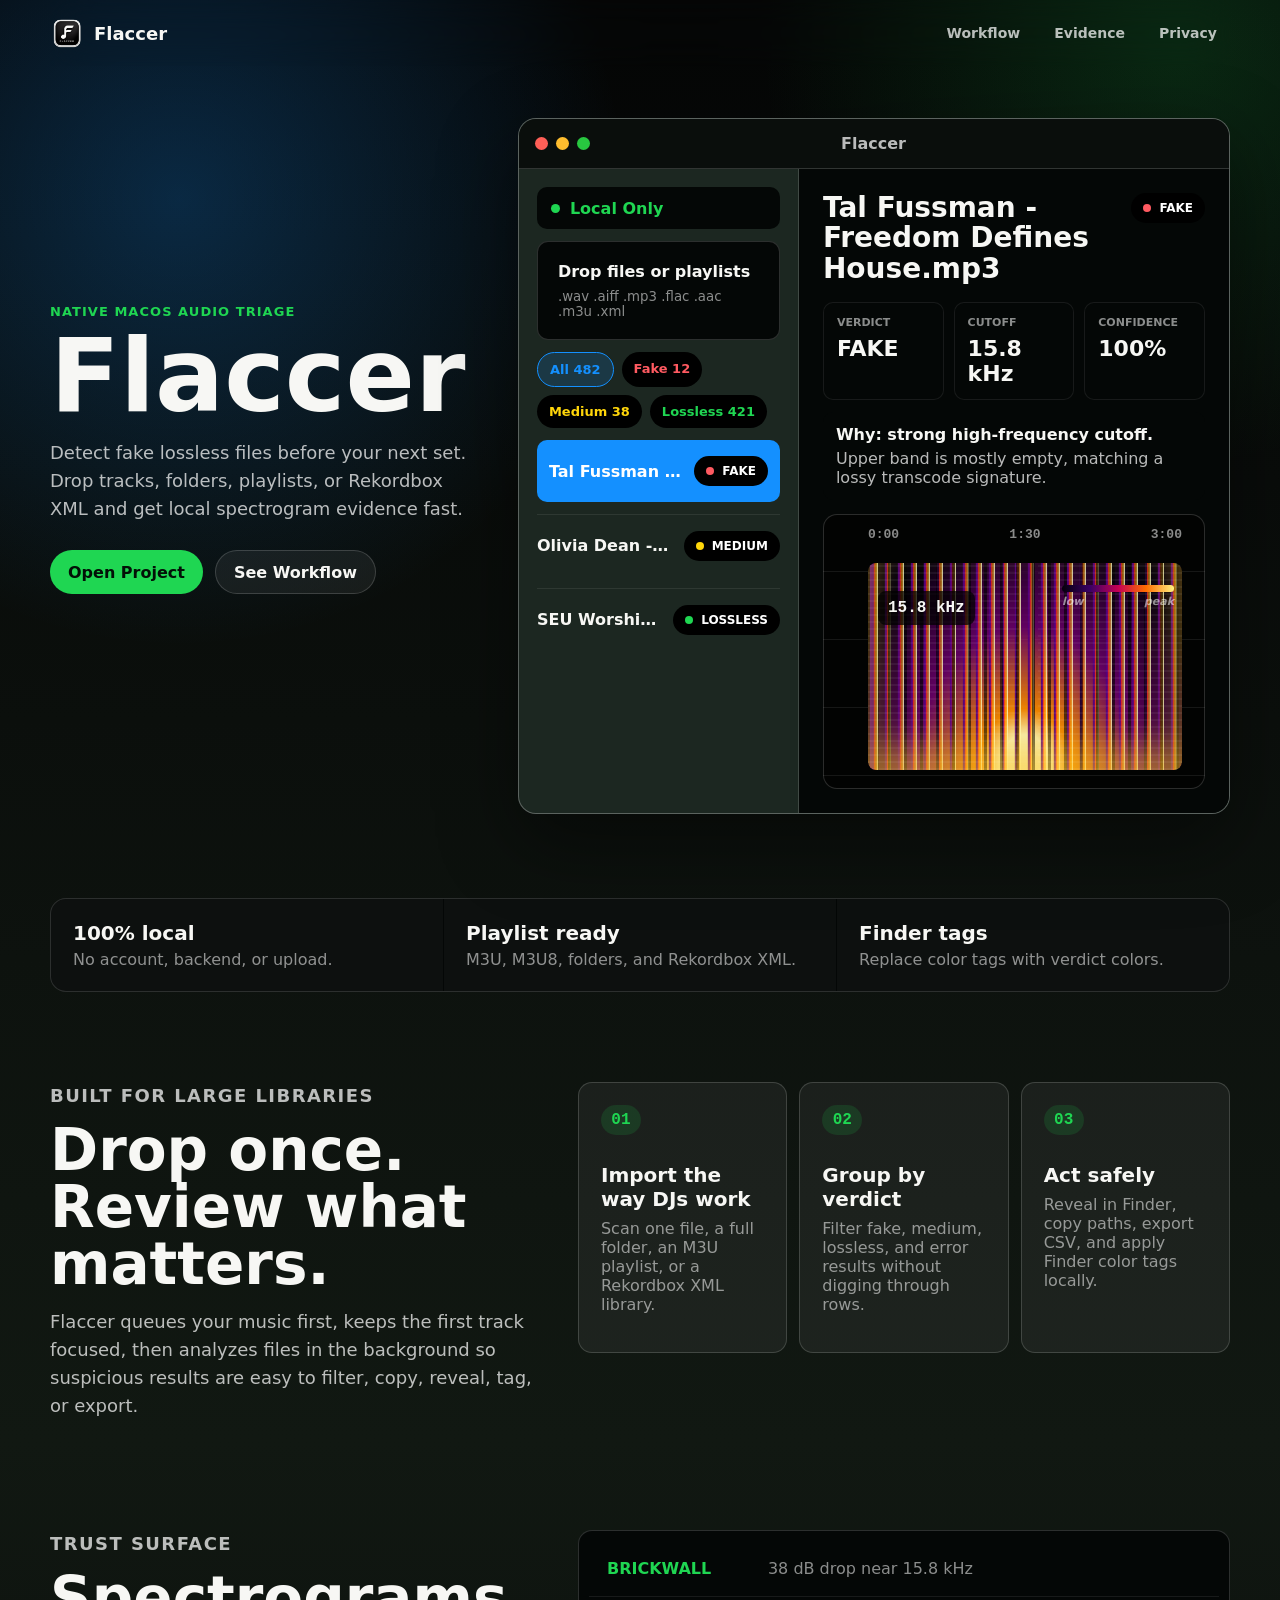
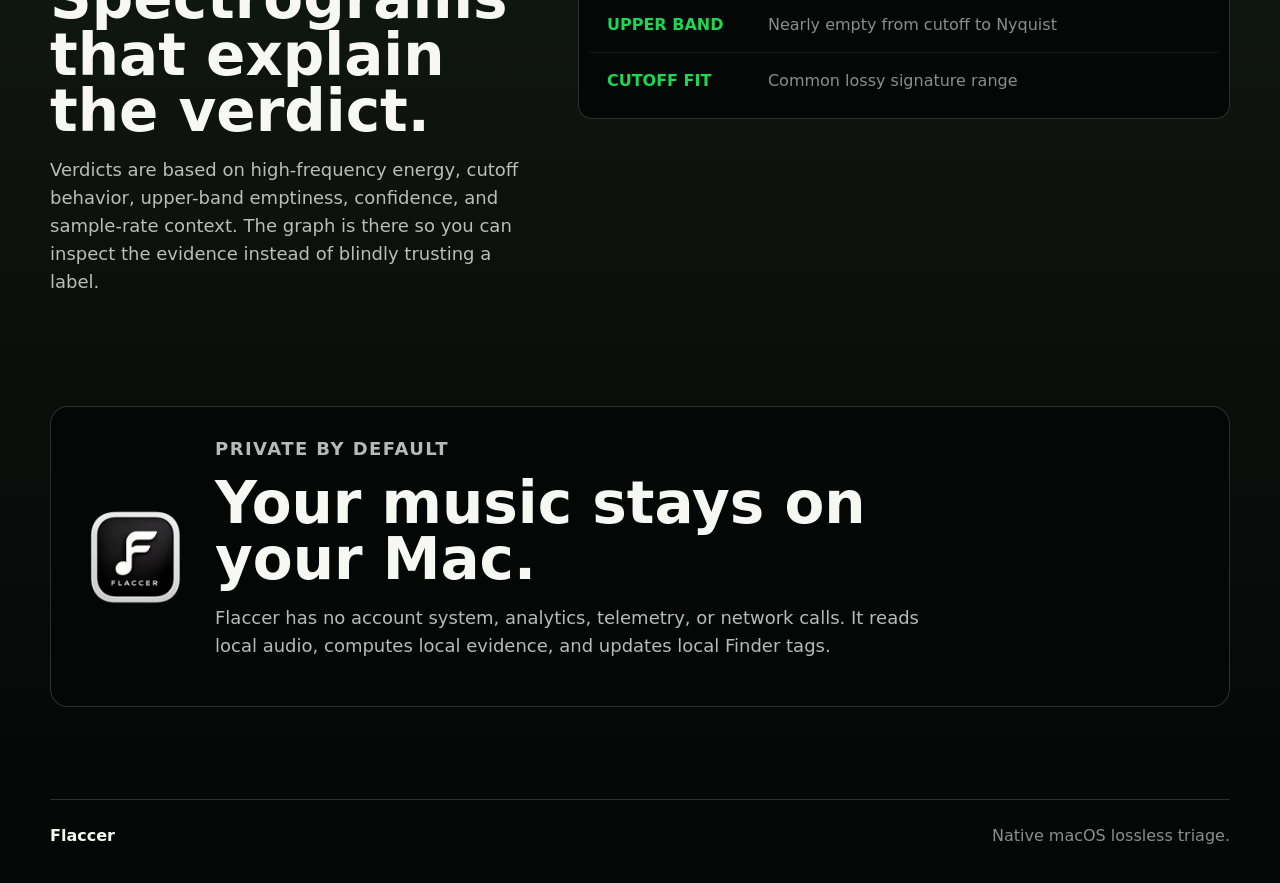
==== website/index.html @ a99f9c63 "Initial Flaccer app and website" ====
<!doctype html>
<html lang="en">
  <head>
    <meta charset="utf-8">
    <meta name="viewport" content="width=device-width, initial-scale=1">
    <title>Flaccer - Find fake lossless files</title>
    <meta
      name="description"
      content="Flaccer is a native macOS app for spotting fake lossless tracks, inspecting spectrogram evidence, and tagging suspicious files locally."
    >
    <link rel="stylesheet" href="styles.css">
  </head>
  <body>
    <header class="site-header" aria-label="Primary">
      <a class="brand" href="#top" aria-label="Flaccer home">
        <img src="assets/flaccer-icon.png" alt="">
        <span>Flaccer</span>
      </a>
      <nav>
        <a href="#workflow">Workflow</a>
        <a href="#evidence">Evidence</a>
        <a href="#privacy">Privacy</a>
      </nav>
    </header>

    <main id="top">
      <section class="hero">
        <div class="hero-copy">
          <p class="eyebrow">Native macOS audio triage</p>
          <h1>Flaccer</h1>
          <p class="hero-text">
            Detect fake lossless files before your next set. Drop tracks, folders,
            playlists, or Rekordbox XML and get local spectrogram evidence fast.
          </p>
          <div class="hero-actions">
            <a class="primary-action" href="../Flaccer.xcodeproj">Open Project</a>
            <a class="secondary-action" href="#workflow">See Workflow</a>
          </div>
        </div>

        <div class="app-window" aria-label="Flaccer interface preview">
          <div class="window-bar">
            <span class="dot red"></span>
            <span class="dot yellow"></span>
            <span class="dot green"></span>
            <span class="window-title">Flaccer</span>
          </div>
          <div class="app-shell">
            <aside class="sidebar-preview">
              <div class="status"><span></span> Local Only</div>
              <div class="drop-preview">
                <strong>Drop files or playlists</strong>
                <small>.wav .aiff .mp3 .flac .aac .m3u .xml</small>
              </div>
              <div class="chips">
                <span class="chip active">All 482</span>
                <span class="chip fake">Fake 12</span>
                <span class="chip medium">Medium 38</span>
                <span class="chip lossless">Lossless 421</span>
              </div>
              <div class="track selected">
                <span>Tal Fussman - Freedom Defines House.mp3</span>
                <b class="pill fake-pill">Fake</b>
              </div>
              <div class="track">
                <span>Olivia Dean - Loud.flac</span>
                <b class="pill medium-pill">Medium</b>
              </div>
              <div class="track">
                <span>SEU Worship - What A God.flac</span>
                <b class="pill good-pill">Lossless</b>
              </div>
            </aside>

            <section class="detail-preview">
              <div class="detail-head">
                <h2>Tal Fussman - Freedom Defines House.mp3</h2>
                <span class="pill fake-pill">Fake</span>
              </div>
              <div class="metrics">
                <div><small>Verdict</small><strong>FAKE</strong></div>
                <div><small>Cutoff</small><strong>15.8 kHz</strong></div>
                <div><small>Confidence</small><strong>100%</strong></div>
              </div>
              <div class="why">
                <strong>Why: strong high-frequency cutoff.</strong>
                <span>Upper band is mostly empty, matching a lossy transcode signature.</span>
              </div>
              <div class="spectrogram" aria-hidden="true">
                <div class="axis top">0:00 <span>1:30</span><span>3:00</span></div>
                <div class="cutoff">15.8 kHz</div>
                <div class="heatmap"></div>
                <div class="legend"><span></span><em>low</em><em>peak</em></div>
              </div>
            </section>
          </div>
        </div>
      </section>

      <section class="trust-band" aria-label="Highlights">
        <div><strong>100% local</strong><span>No account, backend, or upload.</span></div>
        <div><strong>Playlist ready</strong><span>M3U, M3U8, folders, and Rekordbox XML.</span></div>
        <div><strong>Finder tags</strong><span>Replace color tags with verdict colors.</span></div>
      </section>

      <section class="section-grid" id="workflow">
        <div class="section-copy">
          <p class="eyebrow">Built for large libraries</p>
          <h2>Drop once. Review what matters.</h2>
          <p>
            Flaccer queues your music first, keeps the first track focused, then analyzes
            files in the background so suspicious results are easy to filter, copy, reveal,
            tag, or export.
          </p>
        </div>
        <div class="feature-list">
          <article>
            <span class="feature-icon">01</span>
            <h3>Import the way DJs work</h3>
            <p>Scan one file, a full folder, an M3U playlist, or a Rekordbox XML library.</p>
          </article>
          <article>
            <span class="feature-icon">02</span>
            <h3>Group by verdict</h3>
            <p>Filter fake, medium, lossless, and error results without digging through rows.</p>
          </article>
          <article>
            <span class="feature-icon">03</span>
            <h3>Act safely</h3>
            <p>Reveal in Finder, copy paths, export CSV, and apply Finder color tags locally.</p>
          </article>
        </div>
      </section>

      <section class="evidence-section" id="evidence">
        <div>
          <p class="eyebrow">Trust surface</p>
          <h2>Spectrograms that explain the verdict.</h2>
          <p>
            Verdicts are based on high-frequency energy, cutoff behavior, upper-band
            emptiness, confidence, and sample-rate context. The graph is there so you can
            inspect the evidence instead of blindly trusting a label.
          </p>
        </div>
        <div class="evidence-card">
          <div class="evidence-row"><strong>Brickwall</strong><span>38 dB drop near 15.8 kHz</span></div>
          <div class="evidence-row"><strong>Upper band</strong><span>Nearly empty from cutoff to Nyquist</span></div>
          <div class="evidence-row"><strong>Cutoff fit</strong><span>Common lossy signature range</span></div>
        </div>
      </section>

      <section class="privacy-section" id="privacy">
        <img src="assets/flaccer-icon.png" alt="">
        <div>
          <p class="eyebrow">Private by default</p>
          <h2>Your music stays on your Mac.</h2>
          <p>
            Flaccer has no account system, analytics, telemetry, or network calls.
            It reads local audio, computes local evidence, and updates local Finder tags.
          </p>
        </div>
      </section>
    </main>

    <footer>
      <span>Flaccer</span>
      <span>Native macOS lossless triage.</span>
    </footer>
    <script src="script.js"></script>
  </body>
</html>
---- website/styles.css ----
:root {
  color-scheme: dark;
  --window: #1c2721;
  --panel: #040706;
  --panel-soft: #111412;
  --card: #171917;
  --stroke: rgba(255, 255, 255, 0.16);
  --stroke-strong: rgba(255, 255, 255, 0.28);
  --text: #f7f7f4;
  --text-soft: rgba(255, 255, 255, 0.72);
  --text-muted: rgba(255, 255, 255, 0.54);
  --green: #1fd652;
  --blue: #1490ff;
  --yellow: #ffd60a;
  --red: #ff5a61;
}

* {
  box-sizing: border-box;
}

html {
  scroll-behavior: smooth;
}

body {
  margin: 0;
  min-width: 320px;
  background:
    radial-gradient(circle at 14% 8%, rgba(20, 144, 255, 0.24), transparent 28rem),
    radial-gradient(circle at 92% 2%, rgba(31, 214, 82, 0.16), transparent 26rem),
    linear-gradient(180deg, #050606 0%, #111812 58%, #050606 100%);
  color: var(--text);
  font-family: -apple-system, BlinkMacSystemFont, "SF Pro Display", "SF Pro Text", Inter, system-ui, sans-serif;
  letter-spacing: 0;
}

a {
  color: inherit;
  text-decoration: none;
}

.site-header {
  position: sticky;
  top: 0;
  z-index: 10;
  display: flex;
  align-items: center;
  justify-content: space-between;
  gap: 20px;
  width: min(1180px, calc(100% - 36px));
  margin: 0 auto;
  padding: 16px 0;
  backdrop-filter: blur(18px);
}

.brand {
  display: inline-flex;
  align-items: center;
  gap: 10px;
  font-size: 18px;
  font-weight: 800;
}

.brand img {
  width: 34px;
  height: 34px;
  border-radius: 8px;
}

nav {
  display: flex;
  align-items: center;
  gap: 8px;
}

nav a {
  border: 1px solid transparent;
  border-radius: 999px;
  padding: 8px 12px;
  color: var(--text-soft);
  font-size: 14px;
  font-weight: 700;
}

nav a:hover {
  background: rgba(255, 255, 255, 0.08);
  color: var(--text);
}

.hero {
  display: grid;
  grid-template-columns: minmax(280px, 0.78fr) minmax(520px, 1.28fr);
  gap: 34px;
  align-items: center;
  width: min(1180px, calc(100% - 36px));
  min-height: calc(100svh - 68px);
  margin: 0 auto;
  padding: 22px 0 54px;
}

.hero-copy {
  padding-bottom: 34px;
}

.eyebrow {
  margin: 0 0 12px;
  color: var(--green);
  font-size: 13px;
  font-weight: 800;
  letter-spacing: 0.08em;
  text-transform: uppercase;
}

h1,
h2,
h3,
p {
  margin-top: 0;
}

h1 {
  margin-bottom: 18px;
  font-size: clamp(54px, 8vw, 106px);
  line-height: 0.88;
  letter-spacing: 0;
}

h2 {
  margin-bottom: 16px;
  font-size: clamp(34px, 4.6vw, 58px);
  line-height: 0.98;
  letter-spacing: 0;
}

h3 {
  margin-bottom: 8px;
  font-size: 20px;
}

.hero-text,
.section-copy p,
.evidence-section p,
.privacy-section p {
  color: var(--text-soft);
  font-size: 18px;
  line-height: 1.55;
}

.hero-actions {
  display: flex;
  flex-wrap: wrap;
  gap: 12px;
  margin-top: 28px;
}

.primary-action,
.secondary-action {
  display: inline-flex;
  align-items: center;
  justify-content: center;
  min-height: 44px;
  border-radius: 999px;
  padding: 0 18px;
  font-weight: 800;
}

.primary-action {
  background: var(--green);
  color: #031007;
}

.secondary-action {
  border: 1px solid var(--stroke);
  background: rgba(255, 255, 255, 0.06);
}

.app-window {
  overflow: hidden;
  border: 1px solid var(--stroke-strong);
  border-radius: 18px;
  background: var(--window);
  box-shadow: 0 28px 80px rgba(0, 0, 0, 0.45);
}

.window-bar {
  display: flex;
  align-items: center;
  gap: 8px;
  height: 50px;
  border-bottom: 1px solid var(--stroke);
  padding: 0 16px;
  background: rgba(4, 7, 6, 0.76);
}

.dot {
  width: 13px;
  height: 13px;
  border-radius: 999px;
}

.red { background: #ff5f57; }
.yellow { background: #ffbd2e; }
.green { background: #28c840; }

.window-title {
  margin-left: auto;
  margin-right: auto;
  transform: translateX(-32px);
  color: var(--text-soft);
  font-weight: 800;
}

.app-shell {
  display: grid;
  grid-template-columns: 280px minmax(0, 1fr);
  min-height: 520px;
}

.sidebar-preview {
  display: flex;
  flex-direction: column;
  gap: 12px;
  border-right: 1px solid var(--stroke);
  padding: 18px;
}

.status,
.drop-preview,
.track,
.detail-preview,
.metrics div,
.why,
.evidence-card,
.privacy-section,
.trust-band {
  background: var(--panel);
}

.status {
  display: flex;
  align-items: center;
  gap: 10px;
  height: 42px;
  border-radius: 10px;
  padding: 0 14px;
  color: var(--green);
  font-weight: 800;
}

.status span {
  width: 9px;
  height: 9px;
  border-radius: 999px;
  background: var(--green);
}

.drop-preview {
  display: grid;
  gap: 8px;
  border: 1px solid var(--stroke);
  border-radius: 11px;
  padding: 20px;
}

.drop-preview small,
.track small {
  color: var(--text-muted);
}

.chips {
  display: flex;
  flex-wrap: wrap;
  gap: 8px;
}

.chip {
  border-radius: 999px;
  background: #000;
  padding: 9px 12px;
  color: var(--text-soft);
  font-size: 13px;
  font-weight: 800;
}

.chip.active {
  border: 1px solid var(--blue);
  background: rgba(20, 144, 255, 0.16);
  color: var(--blue);
}

.chip.fake {
  color: var(--red);
}

.chip.medium {
  color: var(--yellow);
}

.chip.lossless {
  color: var(--green);
}

.track {
  display: grid;
  grid-template-columns: minmax(0, 1fr) auto;
  gap: 12px;
  align-items: center;
  min-height: 62px;
  border-top: 1px solid rgba(255, 255, 255, 0.08);
  padding: 12px 0;
  background: transparent;
}

.track.selected {
  border: 0;
  border-radius: 10px;
  background: var(--blue);
  padding: 12px;
  color: white;
}

.track span {
  overflow: hidden;
  font-weight: 750;
  text-overflow: ellipsis;
  white-space: nowrap;
}

.pill {
  display: inline-flex;
  align-items: center;
  gap: 8px;
  border-radius: 999px;
  background: #000;
  padding: 8px 12px;
  color: white;
  font-size: 12px;
  font-weight: 900;
  text-transform: uppercase;
}

.pill::before {
  content: "";
  width: 8px;
  height: 8px;
  border-radius: 999px;
}

.fake-pill::before { background: var(--red); }
.medium-pill::before { background: var(--yellow); }
.good-pill::before { background: var(--green); }

.detail-preview {
  padding: 24px;
}

.detail-head {
  display: flex;
  align-items: start;
  justify-content: space-between;
  gap: 16px;
  margin-bottom: 18px;
}

.detail-head h2 {
  max-width: 720px;
  margin: 0;
  font-size: 28px;
  line-height: 1.08;
}

.metrics {
  display: grid;
  grid-template-columns: repeat(3, minmax(0, 1fr));
  gap: 10px;
  margin-bottom: 12px;
}

.metrics div {
  border: 1px solid rgba(255, 255, 255, 0.08);
  border-radius: 10px;
  padding: 13px;
}

.metrics small {
  display: block;
  margin-bottom: 7px;
  color: var(--text-muted);
  font-size: 11px;
  font-weight: 900;
  text-transform: uppercase;
}

.metrics strong {
  font-size: 22px;
}

.why {
  display: grid;
  gap: 5px;
  border-radius: 10px;
  margin-bottom: 14px;
  padding: 13px;
  color: var(--text-soft);
}

.why strong {
  color: var(--text);
}

.spectrogram {
  position: relative;
  overflow: hidden;
  min-height: 275px;
  border: 1px solid var(--stroke);
  border-radius: 14px;
  background:
    linear-gradient(rgba(255, 255, 255, 0.08) 1px, transparent 1px) 0 56px / 100% 68px,
    #020302;
}

.axis.top {
  position: absolute;
  z-index: 2;
  top: 12px;
  right: 22px;
  left: 44px;
  display: flex;
  justify-content: space-between;
  color: var(--text-muted);
  font-family: ui-monospace, "SF Mono", Menlo, monospace;
  font-size: 13px;
  font-weight: 800;
}

.cutoff {
  position: absolute;
  z-index: 3;
  top: 76px;
  left: 54px;
  border-radius: 8px;
  background: rgba(0, 0, 0, 0.72);
  padding: 8px 10px;
  font-family: ui-monospace, "SF Mono", Menlo, monospace;
  font-weight: 900;
}

.heatmap {
  position: absolute;
  inset: 48px 22px 18px 44px;
  overflow: hidden;
  border-radius: 8px;
  background:
    repeating-linear-gradient(90deg, transparent 0 9px, rgba(0, 0, 0, 0.62) 9px 12px, transparent 12px 16px),
    repeating-linear-gradient(90deg, rgba(84, 0, 126, 0.95) 0 2px, rgba(255, 38, 30, 0.76) 2px 3px, rgba(255, 154, 0, 0.55) 3px 5px, rgba(255, 255, 190, 0.90) 5px 6px, transparent 6px 13px),
    radial-gradient(ellipse at 50% 100%, rgba(255, 246, 185, 0.96) 0 12%, rgba(255, 141, 0, 0.92) 21%, rgba(150, 0, 150, 0.64) 49%, rgba(6, 0, 14, 0.96) 83%);
  box-shadow: inset 0 -24px 36px rgba(255, 200, 32, 0.52);
}

.heatmap::before {
  content: "";
  position: absolute;
  inset: 0;
  background:
    linear-gradient(90deg, transparent 0 48%, rgba(0, 0, 0, 0.82) 48% 54%, transparent 54%),
    repeating-linear-gradient(0deg, rgba(255, 255, 255, 0.06) 0 2px, transparent 2px 7px);
  mix-blend-mode: screen;
}

.legend {
  position: absolute;
  top: 70px;
  right: 30px;
  display: grid;
  grid-template-columns: 1fr 1fr;
  width: 112px;
  gap: 3px;
  color: var(--text-muted);
  font-size: 11px;
  font-weight: 800;
}

.legend span {
  grid-column: 1 / -1;
  height: 7px;
  border-radius: 99px;
  background: linear-gradient(90deg, #05000b, #3a0064, #c50054, #ff6d00, #fff280);
}

.legend em:last-child {
  text-align: right;
}

.trust-band {
  display: grid;
  grid-template-columns: repeat(3, 1fr);
  gap: 1px;
  overflow: hidden;
  width: min(1180px, calc(100% - 36px));
  border: 1px solid var(--stroke);
  border-radius: 16px;
  margin: 0 auto 90px;
}

.trust-band div {
  display: grid;
  gap: 5px;
  padding: 22px;
  background: rgba(255, 255, 255, 0.035);
}

.trust-band strong {
  font-size: 20px;
}

.trust-band span,
.feature-list p,
.evidence-row span,
footer {
  color: var(--text-muted);
}

.section-grid,
.evidence-section,
.privacy-section {
  width: min(1180px, calc(100% - 36px));
  margin: 0 auto 92px;
}

.section-grid,
.evidence-section {
  display: grid;
  grid-template-columns: 0.85fr 1.15fr;
  gap: 46px;
  align-items: start;
}

.feature-list {
  display: grid;
  grid-template-columns: repeat(3, 1fr);
  gap: 12px;
}

.feature-list article {
  min-height: 260px;
  border: 1px solid var(--stroke);
  border-radius: 14px;
  background: rgba(255, 255, 255, 0.055);
  padding: 22px;
}

.feature-icon {
  display: inline-flex;
  align-items: center;
  justify-content: center;
  width: 40px;
  height: 30px;
  border-radius: 999px;
  margin-bottom: 28px;
  background: rgba(31, 214, 82, 0.14);
  color: var(--green);
  font-family: ui-monospace, "SF Mono", Menlo, monospace;
  font-weight: 900;
}

.evidence-card {
  border: 1px solid var(--stroke);
  border-radius: 14px;
  padding: 10px;
}

.evidence-row {
  display: grid;
  grid-template-columns: 145px minmax(0, 1fr);
  gap: 16px;
  border-bottom: 1px solid rgba(255, 255, 255, 0.08);
  padding: 18px;
}

.evidence-row:last-child {
  border-bottom: 0;
}

.evidence-row strong {
  color: var(--green);
  text-transform: uppercase;
}

.privacy-section {
  display: grid;
  grid-template-columns: 112px minmax(0, 720px);
  gap: 24px;
  align-items: center;
  border: 1px solid var(--stroke);
  border-radius: 18px;
  padding: 28px;
}

.privacy-section img {
  width: 112px;
  height: 112px;
  border-radius: 24px;
}

footer {
  display: flex;
  justify-content: space-between;
  gap: 20px;
  width: min(1180px, calc(100% - 36px));
  border-top: 1px solid var(--stroke);
  margin: 0 auto;
  padding: 26px 0 38px;
}

footer span:first-child {
  color: var(--text);
  font-weight: 900;
}

@media (max-width: 980px) {
  .hero,
  .section-grid,
  .evidence-section {
    grid-template-columns: 1fr;
  }

  .hero {
    min-height: auto;
    padding-top: 46px;
  }

  .app-shell {
    grid-template-columns: 1fr;
  }

  .sidebar-preview {
    display: none;
  }

  .trust-band,
  .feature-list {
    grid-template-columns: 1fr;
  }
}

@media (max-width: 680px) {
  .site-header {
    align-items: flex-start;
    flex-direction: column;
  }

  nav {
    width: 100%;
    justify-content: space-between;
  }

  nav a {
    padding-inline: 8px;
    font-size: 13px;
  }

  .hero,
  .trust-band,
  .section-grid,
  .evidence-section,
  .privacy-section,
  footer,
  .site-header {
    width: min(100% - 24px, 1180px);
  }

  .detail-preview {
    padding: 16px;
  }

  .detail-head {
    display: grid;
  }

  .detail-head h2 {
    font-size: 22px;
  }

  .metrics {
    grid-template-columns: 1fr;
  }

  .spectrogram {
    min-height: 230px;
  }

  .privacy-section,
  footer {
    grid-template-columns: 1fr;
  }

  .evidence-row {
    grid-template-columns: 1fr;
    gap: 6px;
  }
}
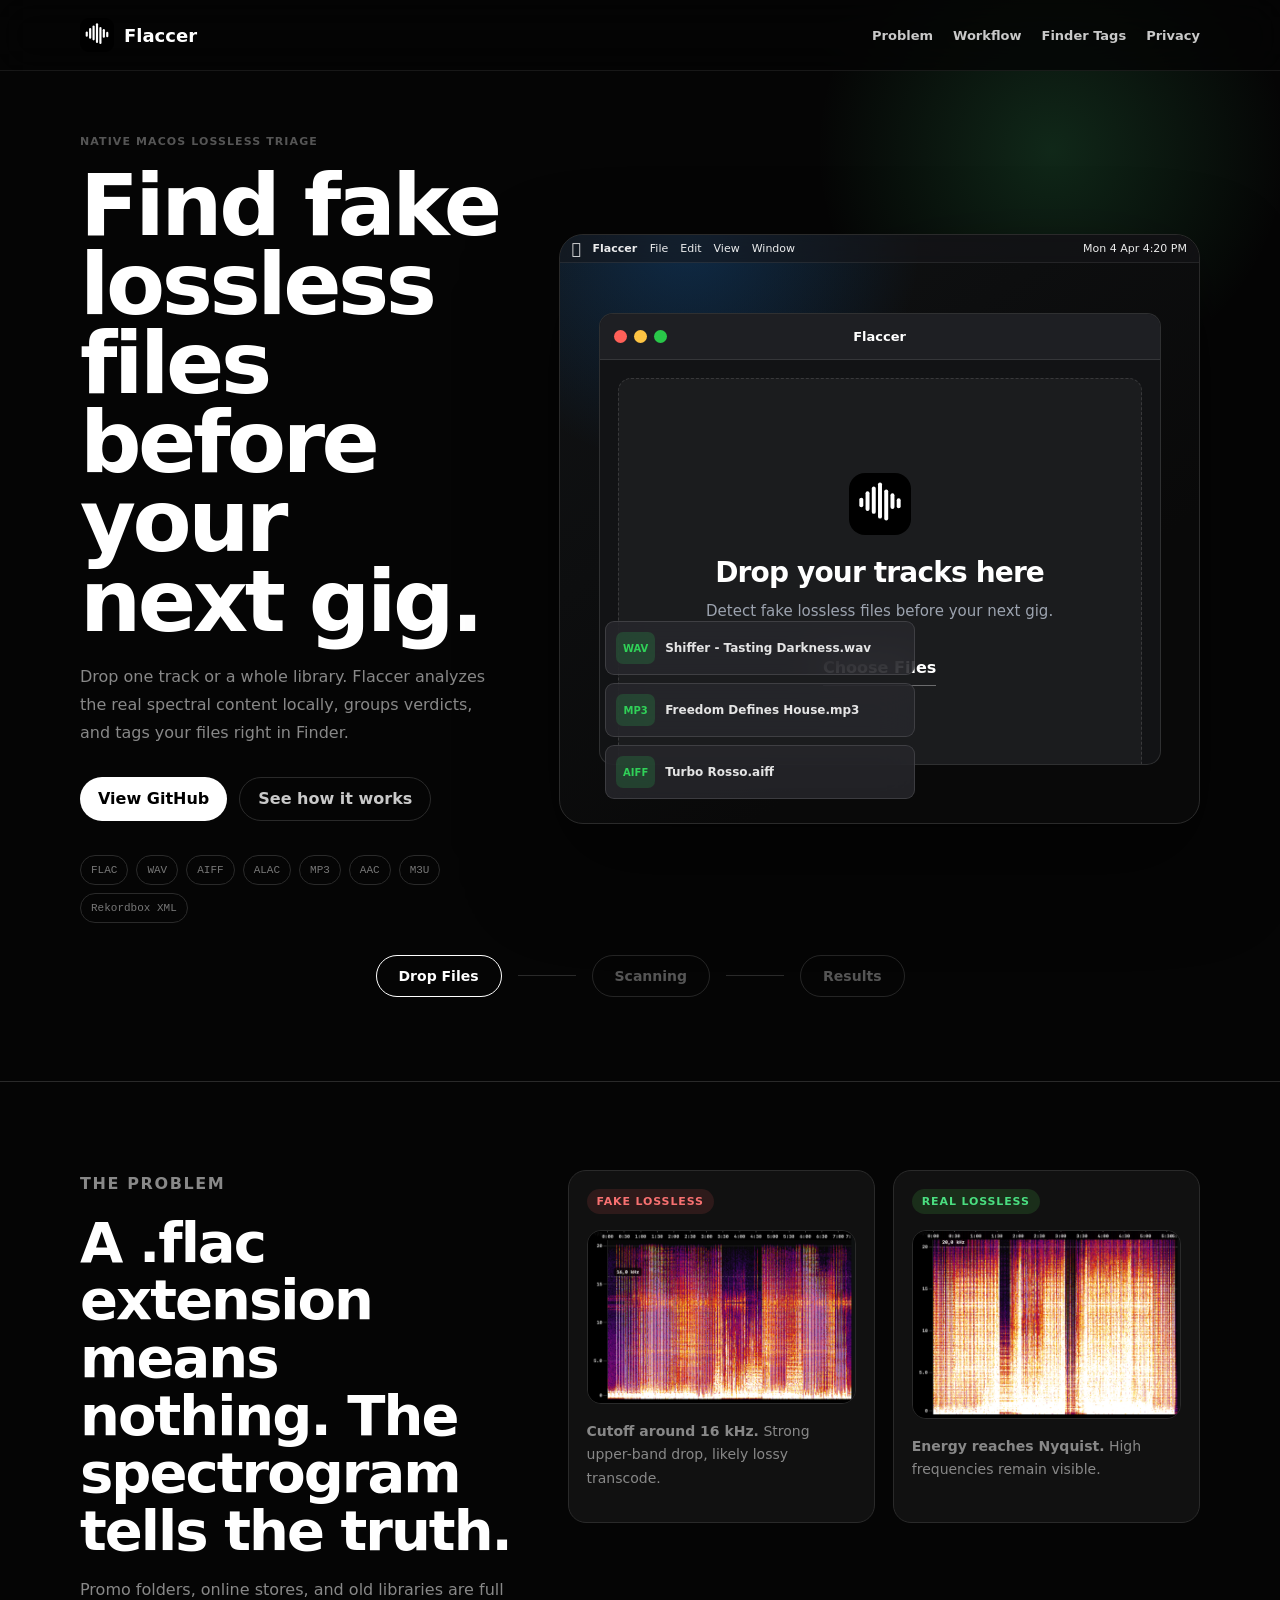
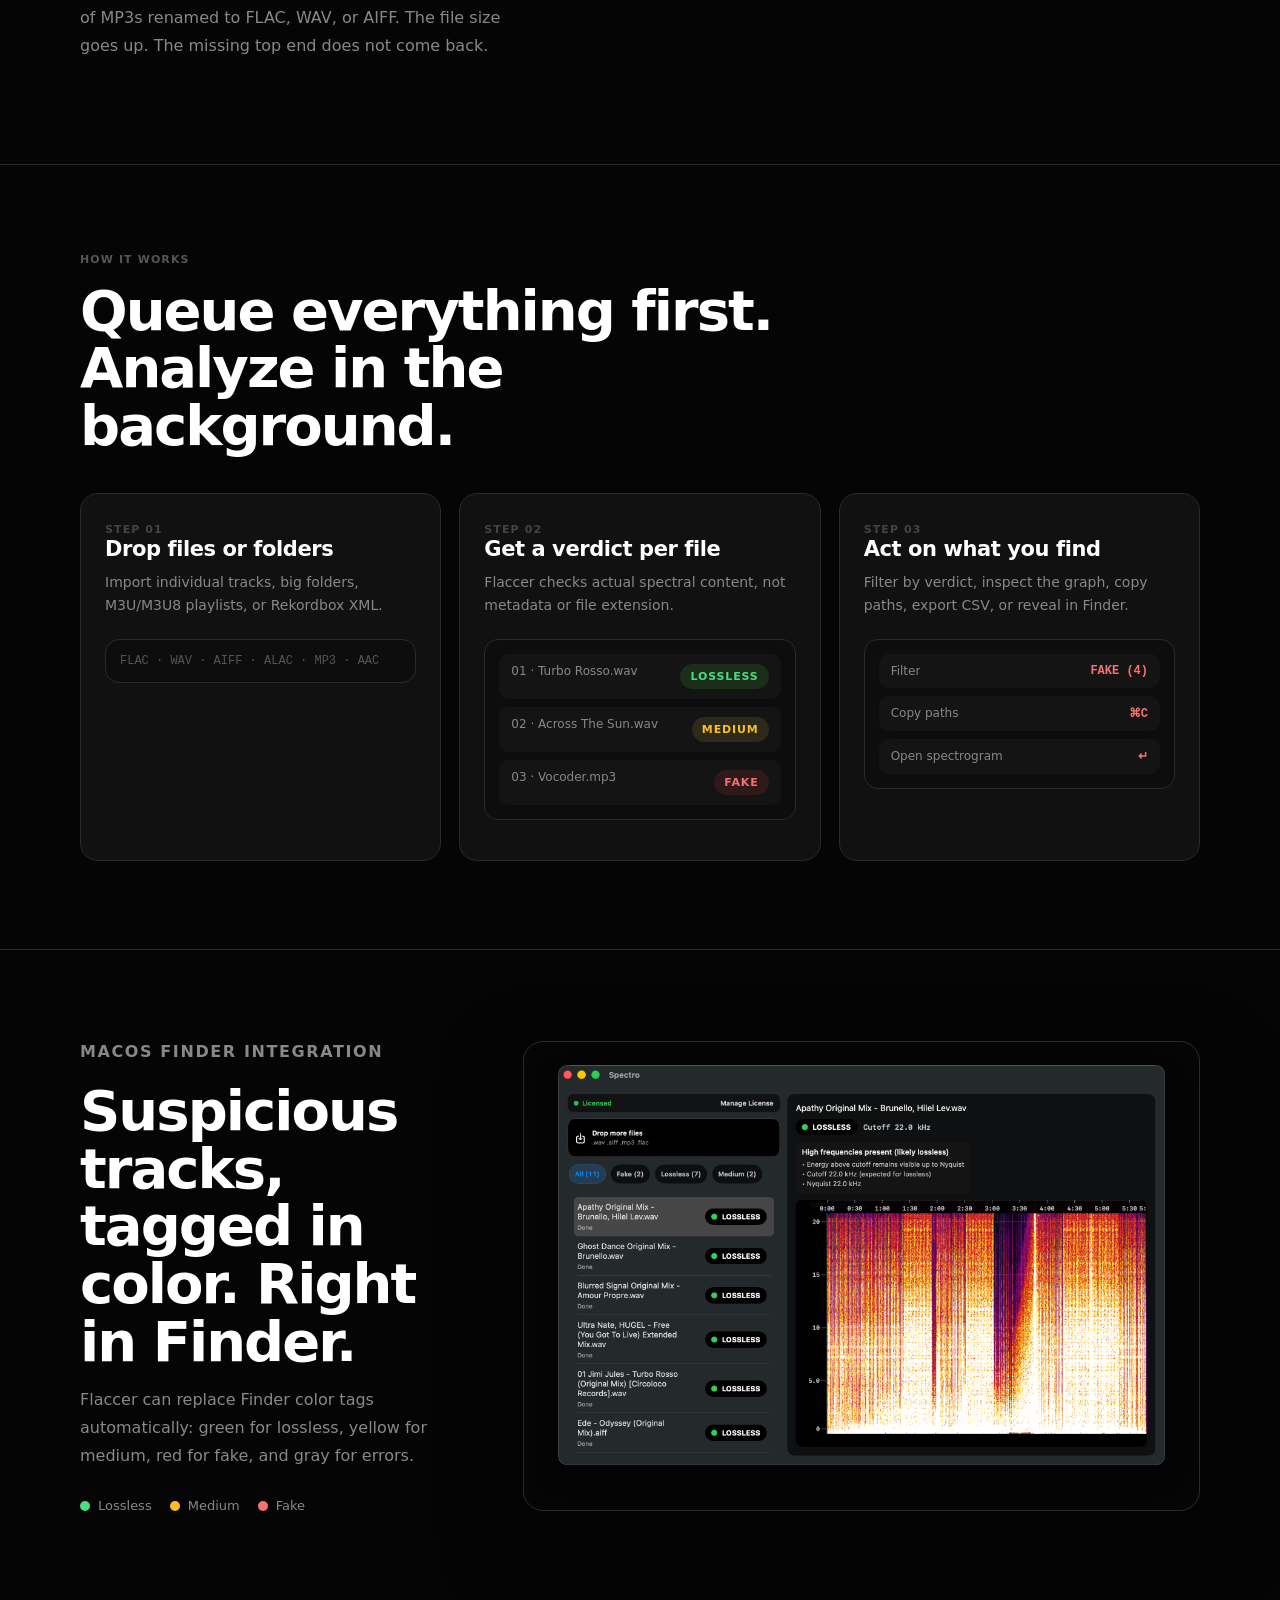
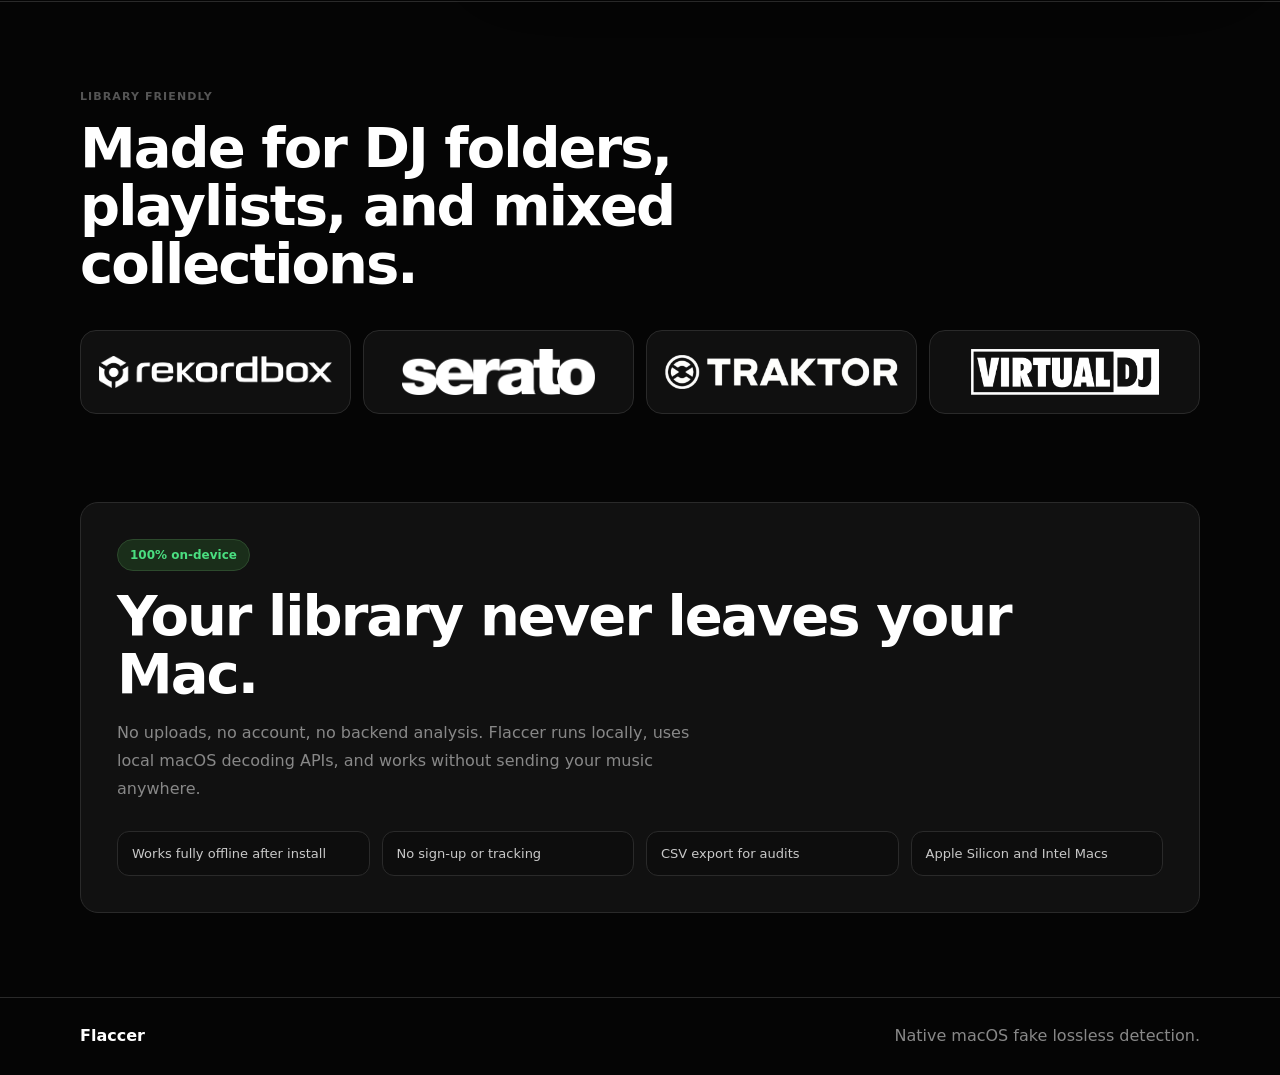
==== commit 47b3b063: "Replace website with AIDesigner template" ====
--- a/website/index.html
+++ b/website/index.html
@@ -3,22 +3,21 @@
   <head>
     <meta charset="utf-8">
     <meta name="viewport" content="width=device-width, initial-scale=1">
-    <title>Flaccer - Find fake lossless files</title>
-    <meta
-      name="description"
-      content="Flaccer is a native macOS app for spotting fake lossless tracks, inspecting spectrogram evidence, and tagging suspicious files locally."
-    >
+    <title>Flaccer - Fake lossless detector for macOS</title>
+    <meta name="description" content="Flaccer is a native macOS app that detects fake lossless files with local spectrogram analysis, Finder tags, playlist imports, and CSV export.">
+    <link rel="icon" href="assets/icon.svg" type="image/svg+xml">
     <link rel="stylesheet" href="styles.css">
   </head>
   <body>
-    <header class="site-header" aria-label="Primary">
+    <header class="nav">
       <a class="brand" href="#top" aria-label="Flaccer home">
-        <img src="assets/flaccer-icon.png" alt="">
+        <img src="assets/icon.svg" alt="">
         <span>Flaccer</span>
       </a>
-      <nav>
+      <nav aria-label="Primary navigation">
+        <a href="#problem">Problem</a>
         <a href="#workflow">Workflow</a>
-        <a href="#evidence">Evidence</a>
+        <a href="#finder-tags">Finder Tags</a>
         <a href="#privacy">Privacy</a>
       </nav>
     </header>
@@ -26,146 +25,178 @@
     <main id="top">
       <section class="hero">
         <div class="hero-copy">
-          <p class="eyebrow">Native macOS audio triage</p>
-          <h1>Flaccer</h1>
-          <p class="hero-text">
-            Detect fake lossless files before your next set. Drop tracks, folders,
-            playlists, or Rekordbox XML and get local spectrogram evidence fast.
+          <p class="eyebrow">Native macOS lossless triage</p>
+          <h1>Find fake lossless files before your next gig.</h1>
+          <p class="lede">
+            Drop one track or a whole library. Flaccer analyzes the real spectral
+            content locally, groups verdicts, and tags your files right in Finder.
           </p>
-          <div class="hero-actions">
-            <a class="primary-action" href="../Flaccer.xcodeproj">Open Project</a>
-            <a class="secondary-action" href="#workflow">See Workflow</a>
-          </div>
-        </div>
-
-        <div class="app-window" aria-label="Flaccer interface preview">
-          <div class="window-bar">
-            <span class="dot red"></span>
-            <span class="dot yellow"></span>
-            <span class="dot green"></span>
-            <span class="window-title">Flaccer</span>
-          </div>
-          <div class="app-shell">
-            <aside class="sidebar-preview">
-              <div class="status"><span></span> Local Only</div>
-              <div class="drop-preview">
-                <strong>Drop files or playlists</strong>
-                <small>.wav .aiff .mp3 .flac .aac .m3u .xml</small>
-              </div>
-              <div class="chips">
-                <span class="chip active">All 482</span>
-                <span class="chip fake">Fake 12</span>
-                <span class="chip medium">Medium 38</span>
-                <span class="chip lossless">Lossless 421</span>
-              </div>
-              <div class="track selected">
-                <span>Tal Fussman - Freedom Defines House.mp3</span>
-                <b class="pill fake-pill">Fake</b>
-              </div>
-              <div class="track">
-                <span>Olivia Dean - Loud.flac</span>
-                <b class="pill medium-pill">Medium</b>
-              </div>
-              <div class="track">
-                <span>SEU Worship - What A God.flac</span>
-                <b class="pill good-pill">Lossless</b>
-              </div>
-            </aside>
-
-            <section class="detail-preview">
-              <div class="detail-head">
-                <h2>Tal Fussman - Freedom Defines House.mp3</h2>
-                <span class="pill fake-pill">Fake</span>
-              </div>
-              <div class="metrics">
-                <div><small>Verdict</small><strong>FAKE</strong></div>
-                <div><small>Cutoff</small><strong>15.8 kHz</strong></div>
-                <div><small>Confidence</small><strong>100%</strong></div>
-              </div>
-              <div class="why">
-                <strong>Why: strong high-frequency cutoff.</strong>
-                <span>Upper band is mostly empty, matching a lossy transcode signature.</span>
-              </div>
-              <div class="spectrogram" aria-hidden="true">
-                <div class="axis top">0:00 <span>1:30</span><span>3:00</span></div>
-                <div class="cutoff">15.8 kHz</div>
-                <div class="heatmap"></div>
-                <div class="legend"><span></span><em>low</em><em>peak</em></div>
-              </div>
-            </section>
-          </div>
-        </div>
-      </section>
-
-      <section class="trust-band" aria-label="Highlights">
-        <div><strong>100% local</strong><span>No account, backend, or upload.</span></div>
-        <div><strong>Playlist ready</strong><span>M3U, M3U8, folders, and Rekordbox XML.</span></div>
-        <div><strong>Finder tags</strong><span>Replace color tags with verdict colors.</span></div>
-      </section>
-
-      <section class="section-grid" id="workflow">
-        <div class="section-copy">
-          <p class="eyebrow">Built for large libraries</p>
-          <h2>Drop once. Review what matters.</h2>
+          <div class="actions">
+            <a class="button primary" href="https://github.com/JZ1324/Flaccer">View GitHub</a>
+            <a class="button secondary" href="#workflow">See how it works</a>
+          </div>
+          <div class="hero-meta">
+            <span>FLAC</span>
+            <span>WAV</span>
+            <span>AIFF</span>
+            <span>ALAC</span>
+            <span>MP3</span>
+            <span>AAC</span>
+            <span>M3U</span>
+            <span>Rekordbox XML</span>
+          </div>
+        </div>
+
+        <div class="hero-stage" aria-label="Flaccer macOS interface preview">
+          <div class="menu-bar">
+            <div class="menu-left">
+              <span class="apple"></span>
+              <strong>Flaccer</strong>
+              <span>File</span>
+              <span>Edit</span>
+              <span>View</span>
+              <span>Window</span>
+            </div>
+            <span class="menu-time">Mon 4 Apr 4:20 PM</span>
+          </div>
+
+          <div class="app-window">
+            <div class="titlebar">
+              <span class="traffic red"></span>
+              <span class="traffic yellow"></span>
+              <span class="traffic green"></span>
+              <span class="title">Flaccer</span>
+            </div>
+            <div class="drop-card">
+              <img src="assets/icon.svg" alt="">
+              <h2>Drop your tracks here</h2>
+              <p>Detect fake lossless files before your next gig.</p>
+              <button type="button">Choose Files</button>
+            </div>
+          </div>
+
+          <div class="floating-files" aria-hidden="true">
+            <div><b>WAV</b><span>Shiffer - Tasting Darkness.wav</span></div>
+            <div><b>MP3</b><span>Freedom Defines House.mp3</span></div>
+            <div><b>AIFF</b><span>Turbo Rosso.aiff</span></div>
+          </div>
+        </div>
+      </section>
+
+      <div class="steps" aria-label="Workflow summary">
+        <span class="active">Drop Files</span>
+        <i></i>
+        <span>Scanning</span>
+        <i></i>
+        <span>Results</span>
+      </div>
+
+      <section class="split" id="problem">
+        <div>
+          <p class="eyebrow">The problem</p>
+          <h2>A .flac extension means nothing. The spectrogram tells the truth.</h2>
           <p>
-            Flaccer queues your music first, keeps the first track focused, then analyzes
-            files in the background so suspicious results are easy to filter, copy, reveal,
-            tag, or export.
+            Promo folders, online stores, and old libraries are full of MP3s renamed
+            to FLAC, WAV, or AIFF. The file size goes up. The missing top end does not
+            come back.
           </p>
         </div>
-        <div class="feature-list">
-          <article>
-            <span class="feature-icon">01</span>
-            <h3>Import the way DJs work</h3>
-            <p>Scan one file, a full folder, an M3U playlist, or a Rekordbox XML library.</p>
-          </article>
-          <article>
-            <span class="feature-icon">02</span>
-            <h3>Group by verdict</h3>
-            <p>Filter fake, medium, lossless, and error results without digging through rows.</p>
-          </article>
-          <article>
-            <span class="feature-icon">03</span>
-            <h3>Act safely</h3>
-            <p>Reveal in Finder, copy paths, export CSV, and apply Finder color tags locally.</p>
-          </article>
-        </div>
-      </section>
-
-      <section class="evidence-section" id="evidence">
+        <div class="spectrogram-grid">
+          <article>
+            <span class="verdict fake">Fake lossless</span>
+            <img src="assets/spectro-fake.png" alt="Fake lossless spectrogram with high frequency cutoff">
+            <p><strong>Cutoff around 16 kHz.</strong> Strong upper-band drop, likely lossy transcode.</p>
+          </article>
+          <article>
+            <span class="verdict good">Real lossless</span>
+            <img src="assets/spectro-lossless.png" alt="Lossless spectrogram with high frequency content">
+            <p><strong>Energy reaches Nyquist.</strong> High frequencies remain visible.</p>
+          </article>
+        </div>
+      </section>
+
+      <section id="workflow" class="workflow">
+        <p class="eyebrow">How it works</p>
+        <h2>Queue everything first. Analyze in the background.</h2>
+        <div class="cards">
+          <article>
+            <small>Step 01</small>
+            <h3>Drop files or folders</h3>
+            <p>Import individual tracks, big folders, M3U/M3U8 playlists, or Rekordbox XML.</p>
+            <div class="drop-mini">FLAC · WAV · AIFF · ALAC · MP3 · AAC</div>
+          </article>
+          <article>
+            <small>Step 02</small>
+            <h3>Get a verdict per file</h3>
+            <p>Flaccer checks actual spectral content, not metadata or file extension.</p>
+            <ul class="result-list">
+              <li><span>01 · Turbo Rosso.wav</span><b class="good">LOSSLESS</b></li>
+              <li><span>02 · Across The Sun.wav</span><b class="medium">MEDIUM</b></li>
+              <li><span>03 · Vocoder.mp3</span><b class="fake">FAKE</b></li>
+            </ul>
+          </article>
+          <article>
+            <small>Step 03</small>
+            <h3>Act on what you find</h3>
+            <p>Filter by verdict, inspect the graph, copy paths, export CSV, or reveal in Finder.</p>
+            <ul class="action-list">
+              <li><span>Filter</span><b>FAKE (4)</b></li>
+              <li><span>Copy paths</span><b>⌘C</b></li>
+              <li><span>Open spectrogram</span><b>↵</b></li>
+            </ul>
+          </article>
+        </div>
+      </section>
+
+      <section id="finder-tags" class="finder">
         <div>
-          <p class="eyebrow">Trust surface</p>
-          <h2>Spectrograms that explain the verdict.</h2>
+          <p class="eyebrow">macOS Finder integration</p>
+          <h2>Suspicious tracks, tagged in color. Right in Finder.</h2>
           <p>
-            Verdicts are based on high-frequency energy, cutoff behavior, upper-band
-            emptiness, confidence, and sample-rate context. The graph is there so you can
-            inspect the evidence instead of blindly trusting a label.
+            Flaccer can replace Finder color tags automatically: green for lossless,
+            yellow for medium, red for fake, and gray for errors.
           </p>
-        </div>
-        <div class="evidence-card">
-          <div class="evidence-row"><strong>Brickwall</strong><span>38 dB drop near 15.8 kHz</span></div>
-          <div class="evidence-row"><strong>Upper band</strong><span>Nearly empty from cutoff to Nyquist</span></div>
-          <div class="evidence-row"><strong>Cutoff fit</strong><span>Common lossy signature range</span></div>
-        </div>
-      </section>
-
-      <section class="privacy-section" id="privacy">
-        <img src="assets/flaccer-icon.png" alt="">
-        <div>
-          <p class="eyebrow">Private by default</p>
-          <h2>Your music stays on your Mac.</h2>
-          <p>
-            Flaccer has no account system, analytics, telemetry, or network calls.
-            It reads local audio, computes local evidence, and updates local Finder tags.
-          </p>
-        </div>
+          <div class="legend">
+            <span><i class="green-dot"></i>Lossless</span>
+            <span><i class="yellow-dot"></i>Medium</span>
+            <span><i class="red-dot"></i>Fake</span>
+          </div>
+        </div>
+        <img src="assets/spectro-library-audit.png" alt="Audio library audit interface with verdict results">
+      </section>
+
+      <section class="dj-tools">
+        <p class="eyebrow">Library friendly</p>
+        <h2>Made for DJ folders, playlists, and mixed collections.</h2>
+        <div class="logos" aria-label="Supported DJ workflows">
+          <img src="assets/rekordbox-logo-spectro.png" alt="Rekordbox">
+          <img src="assets/serato-logo-spectro.png" alt="Serato">
+          <img src="assets/traktor-logo-spectro.png" alt="Traktor">
+          <img src="assets/virtual-dj-logo-spectro.png" alt="VirtualDJ">
+        </div>
+      </section>
+
+      <section id="privacy" class="privacy">
+        <div class="badge">100% on-device</div>
+        <h2>Your library never leaves your Mac.</h2>
+        <p>
+          No uploads, no account, no backend analysis. Flaccer runs locally, uses local
+          macOS decoding APIs, and works without sending your music anywhere.
+        </p>
+        <ul>
+          <li>Works fully offline after install</li>
+          <li>No sign-up or tracking</li>
+          <li>CSV export for audits</li>
+          <li>Apple Silicon and Intel Macs</li>
+        </ul>
       </section>
     </main>
 
     <footer>
-      <span>Flaccer</span>
-      <span>Native macOS lossless triage.</span>
+      <strong>Flaccer</strong>
+      <span>Native macOS fake lossless detection.</span>
     </footer>
+
     <script src="script.js"></script>
   </body>
 </html>
--- a/website/styles.css
+++ b/website/styles.css
@@ -1,18 +1,16 @@
 :root {
   color-scheme: dark;
-  --window: #1c2721;
-  --panel: #040706;
-  --panel-soft: #111412;
-  --card: #171917;
-  --stroke: rgba(255, 255, 255, 0.16);
-  --stroke-strong: rgba(255, 255, 255, 0.28);
-  --text: #f7f7f4;
-  --text-soft: rgba(255, 255, 255, 0.72);
-  --text-muted: rgba(255, 255, 255, 0.54);
-  --green: #1fd652;
-  --blue: #1490ff;
-  --yellow: #ffd60a;
-  --red: #ff5a61;
+  --bg: #050505;
+  --panel: #111;
+  --panel-2: #171717;
+  --line: #2a2a2a;
+  --muted: #888;
+  --soft: #c9c9c9;
+  --white: #fff;
+  --green: #4ade80;
+  --yellow: #fbbf24;
+  --red: #f87171;
+  --blue: #0a84ff;
 }
 
 * {
@@ -25,13 +23,9 @@
 
 body {
   margin: 0;
-  min-width: 320px;
-  background:
-    radial-gradient(circle at 14% 8%, rgba(20, 144, 255, 0.24), transparent 28rem),
-    radial-gradient(circle at 92% 2%, rgba(31, 214, 82, 0.16), transparent 26rem),
-    linear-gradient(180deg, #050606 0%, #111812 58%, #050606 100%);
-  color: var(--text);
-  font-family: -apple-system, BlinkMacSystemFont, "SF Pro Display", "SF Pro Text", Inter, system-ui, sans-serif;
+  background: var(--bg);
+  color: var(--white);
+  font-family: Inter, -apple-system, BlinkMacSystemFont, "SF Pro Display", "SF Pro Text", system-ui, sans-serif;
   letter-spacing: 0;
 }
 
@@ -40,23 +34,32 @@
   text-decoration: none;
 }
 
-.site-header {
+img {
+  max-width: 100%;
+  display: block;
+}
+
+.nav {
   position: sticky;
   top: 0;
-  z-index: 10;
+  z-index: 20;
   display: flex;
   align-items: center;
   justify-content: space-between;
   gap: 20px;
-  width: min(1180px, calc(100% - 36px));
-  margin: 0 auto;
-  padding: 16px 0;
+  border-bottom: 1px solid rgba(255, 255, 255, 0.08);
+  background: rgba(5, 5, 5, 0.78);
+  padding: 18px max(20px, calc((100vw - 1120px) / 2));
   backdrop-filter: blur(18px);
 }
 
+.brand,
+.nav nav {
+  display: flex;
+  align-items: center;
+}
+
 .brand {
-  display: inline-flex;
-  align-items: center;
   gap: 10px;
   font-size: 18px;
   font-weight: 800;
@@ -65,50 +68,49 @@
 .brand img {
   width: 34px;
   height: 34px;
-  border-radius: 8px;
-}
-
-nav {
-  display: flex;
-  align-items: center;
-  gap: 8px;
-}
-
-nav a {
-  border: 1px solid transparent;
-  border-radius: 999px;
-  padding: 8px 12px;
-  color: var(--text-soft);
-  font-size: 14px;
+  border-radius: 9px;
+}
+
+.nav nav {
+  gap: 20px;
+  color: var(--soft);
+  font-size: 13px;
   font-weight: 700;
 }
 
-nav a:hover {
-  background: rgba(255, 255, 255, 0.08);
-  color: var(--text);
+.nav nav a:hover {
+  color: var(--white);
 }
 
 .hero {
-  display: grid;
-  grid-template-columns: minmax(280px, 0.78fr) minmax(520px, 1.28fr);
-  gap: 34px;
-  align-items: center;
-  width: min(1180px, calc(100% - 36px));
-  min-height: calc(100svh - 68px);
+  position: relative;
+  display: grid;
+  grid-template-columns: minmax(300px, 0.8fr) minmax(520px, 1.2fr);
+  gap: 52px;
+  align-items: center;
+  width: min(1120px, calc(100% - 40px));
+  min-height: calc(100svh - 72px);
   margin: 0 auto;
-  padding: 22px 0 54px;
-}
-
-.hero-copy {
-  padding-bottom: 34px;
+  padding: 64px 0 54px;
+}
+
+.hero::before {
+  content: "";
+  position: absolute;
+  inset: -20% -10% auto auto;
+  width: 520px;
+  height: 520px;
+  border-radius: 999px;
+  background: radial-gradient(circle, rgba(74, 222, 128, 0.16), transparent 64%);
+  pointer-events: none;
 }
 
 .eyebrow {
-  margin: 0 0 12px;
-  color: var(--green);
-  font-size: 13px;
-  font-weight: 800;
-  letter-spacing: 0.08em;
+  margin: 0;
+  color: #555;
+  font-size: 11px;
+  font-weight: 800;
+  letter-spacing: 0.1em;
   text-transform: uppercase;
 }
 
@@ -120,42 +122,43 @@
 }
 
 h1 {
-  margin-bottom: 18px;
-  font-size: clamp(54px, 8vw, 106px);
-  line-height: 0.88;
-  letter-spacing: 0;
+  margin: 18px 0 22px;
+  font-size: clamp(48px, 7vw, 86px);
+  line-height: 0.92;
+  letter-spacing: -0.04em;
 }
 
 h2 {
-  margin-bottom: 16px;
-  font-size: clamp(34px, 4.6vw, 58px);
-  line-height: 0.98;
-  letter-spacing: 0;
+  margin: 16px 0;
+  font-size: clamp(34px, 5vw, 56px);
+  line-height: 1.03;
+  letter-spacing: -0.035em;
 }
 
 h3 {
-  margin-bottom: 8px;
-  font-size: 20px;
-}
-
-.hero-text,
-.section-copy p,
-.evidence-section p,
-.privacy-section p {
-  color: var(--text-soft);
-  font-size: 18px;
-  line-height: 1.55;
-}
-
-.hero-actions {
+  margin-bottom: 10px;
+  font-size: 21px;
+  letter-spacing: -0.02em;
+}
+
+.lede,
+.split p,
+.finder p,
+.privacy p {
+  max-width: 610px;
+  color: var(--muted);
+  font-size: 16px;
+  line-height: 1.75;
+}
+
+.actions {
   display: flex;
   flex-wrap: wrap;
   gap: 12px;
-  margin-top: 28px;
-}
-
-.primary-action,
-.secondary-action {
+  margin-top: 30px;
+}
+
+.button {
   display: inline-flex;
   align-items: center;
   justify-content: center;
@@ -165,538 +168,522 @@
   font-weight: 800;
 }
 
-.primary-action {
-  background: var(--green);
-  color: #031007;
-}
-
-.secondary-action {
-  border: 1px solid var(--stroke);
-  background: rgba(255, 255, 255, 0.06);
+.button.primary {
+  background: var(--white);
+  color: #000;
+}
+
+.button.secondary {
+  border: 1px solid var(--line);
+  color: var(--soft);
+}
+
+.hero-meta {
+  display: flex;
+  flex-wrap: wrap;
+  gap: 8px;
+  margin-top: 34px;
+}
+
+.hero-meta span {
+  border: 1px solid var(--line);
+  border-radius: 999px;
+  padding: 8px 10px;
+  color: #777;
+  font-family: ui-monospace, "SF Mono", Menlo, monospace;
+  font-size: 11px;
+}
+
+.hero-stage {
+  position: relative;
+  overflow: hidden;
+  min-height: 590px;
+  border: 1px solid var(--line);
+  border-radius: 24px;
+  background:
+    radial-gradient(circle at 20% 0%, rgba(10, 132, 255, 0.22), transparent 30%),
+    linear-gradient(145deg, #111315, #090909 70%);
+  box-shadow: 0 40px 90px rgba(0, 0, 0, 0.5);
+}
+
+.menu-bar {
+  display: flex;
+  align-items: center;
+  justify-content: space-between;
+  height: 28px;
+  border-bottom: 1px solid rgba(255, 255, 255, 0.08);
+  background: rgba(22, 22, 26, 0.55);
+  padding: 0 12px;
+  color: rgba(255, 255, 255, 0.92);
+  font-size: 11px;
+  backdrop-filter: blur(18px);
+}
+
+.menu-left {
+  display: flex;
+  gap: 12px;
+  align-items: center;
+  min-width: 0;
+}
+
+.apple {
+  font-size: 15px;
 }
 
 .app-window {
+  position: absolute;
+  inset: 78px 6% 58px;
   overflow: hidden;
-  border: 1px solid var(--stroke-strong);
-  border-radius: 18px;
-  background: var(--window);
-  box-shadow: 0 28px 80px rgba(0, 0, 0, 0.45);
-}
-
-.window-bar {
-  display: flex;
-  align-items: center;
-  gap: 8px;
-  height: 50px;
-  border-bottom: 1px solid var(--stroke);
-  padding: 0 16px;
-  background: rgba(4, 7, 6, 0.76);
-}
-
-.dot {
+  border: 1px solid rgba(255, 255, 255, 0.12);
+  border-radius: 14px;
+  background: #121315;
+}
+
+.titlebar {
+  position: relative;
+  display: flex;
+  align-items: center;
+  gap: 7px;
+  height: 46px;
+  border-bottom: 1px solid rgba(255, 255, 255, 0.1);
+  background: #1e1f23;
+  padding: 0 14px;
+}
+
+.traffic {
   width: 13px;
   height: 13px;
   border-radius: 999px;
 }
 
-.red { background: #ff5f57; }
-.yellow { background: #ffbd2e; }
-.green { background: #28c840; }
-
-.window-title {
-  margin-left: auto;
-  margin-right: auto;
-  transform: translateX(-32px);
-  color: var(--text-soft);
-  font-weight: 800;
-}
-
-.app-shell {
-  display: grid;
-  grid-template-columns: 280px minmax(0, 1fr);
-  min-height: 520px;
-}
-
-.sidebar-preview {
-  display: flex;
-  flex-direction: column;
-  gap: 12px;
-  border-right: 1px solid var(--stroke);
-  padding: 18px;
-}
-
-.status,
-.drop-preview,
-.track,
-.detail-preview,
-.metrics div,
-.why,
-.evidence-card,
-.privacy-section,
-.trust-band {
-  background: var(--panel);
-}
-
-.status {
+.traffic.red { background: #ff6058; }
+.traffic.yellow { background: #fec443; }
+.traffic.green { background: #29c749; }
+
+.title {
+  position: absolute;
+  left: 50%;
+  transform: translateX(-50%);
+  font-size: 13px;
+  font-weight: 800;
+}
+
+.drop-card {
+  display: grid;
+  place-items: center;
+  align-content: center;
+  gap: 14px;
+  height: calc(100% - 46px);
+  margin: 18px;
+  border: 1.5px dashed rgba(255, 255, 255, 0.13);
+  border-radius: 13px;
+  background: rgba(255, 255, 255, 0.04);
+  text-align: center;
+}
+
+.drop-card img {
+  width: 62px;
+  height: 62px;
+  border-radius: 16px;
+  margin-bottom: 10px;
+}
+
+.drop-card h2 {
+  margin: 0;
+  font-size: clamp(21px, 3vw, 28px);
+  letter-spacing: -0.03em;
+}
+
+.drop-card p {
+  margin: 0;
+  color: #9ca3af;
+  font-size: 15px;
+}
+
+.drop-card button {
+  border: 0;
+  border-bottom: 1px solid rgba(255, 255, 255, 0.35);
+  background: transparent;
+  color: white;
+  cursor: pointer;
+  font: inherit;
+  font-weight: 800;
+  margin-top: 16px;
+  padding: 8px 0;
+}
+
+.floating-files {
+  position: absolute;
+  left: 7%;
+  bottom: 24px;
+  display: grid;
+  gap: 8px;
+  width: min(310px, 58%);
+}
+
+.floating-files div {
   display: flex;
   align-items: center;
   gap: 10px;
-  height: 42px;
-  border-radius: 10px;
-  padding: 0 14px;
-  color: var(--green);
-  font-weight: 800;
-}
-
-.status span {
-  width: 9px;
-  height: 9px;
-  border-radius: 999px;
-  background: var(--green);
-}
-
-.drop-preview {
-  display: grid;
-  gap: 8px;
-  border: 1px solid var(--stroke);
-  border-radius: 11px;
-  padding: 20px;
-}
-
-.drop-preview small,
-.track small {
-  color: var(--text-muted);
-}
-
-.chips {
-  display: flex;
-  flex-wrap: wrap;
-  gap: 8px;
-}
-
-.chip {
-  border-radius: 999px;
-  background: #000;
-  padding: 9px 12px;
-  color: var(--text-soft);
-  font-size: 13px;
-  font-weight: 800;
-}
-
-.chip.active {
-  border: 1px solid var(--blue);
-  background: rgba(20, 144, 255, 0.16);
-  color: var(--blue);
-}
-
-.chip.fake {
-  color: var(--red);
-}
-
-.chip.medium {
-  color: var(--yellow);
-}
-
-.chip.lossless {
-  color: var(--green);
-}
-
-.track {
-  display: grid;
-  grid-template-columns: minmax(0, 1fr) auto;
-  gap: 12px;
-  align-items: center;
-  min-height: 62px;
-  border-top: 1px solid rgba(255, 255, 255, 0.08);
-  padding: 12px 0;
-  background: transparent;
-}
-
-.track.selected {
-  border: 0;
-  border-radius: 10px;
-  background: var(--blue);
-  padding: 12px;
-  color: white;
-}
-
-.track span {
+  border: 1px solid rgba(255, 255, 255, 0.12);
+  border-radius: 9px;
+  background: rgba(40, 40, 45, 0.82);
+  padding: 10px;
+  backdrop-filter: blur(18px);
+}
+
+.floating-files b {
+  display: grid;
+  place-items: center;
+  width: 39px;
+  height: 32px;
+  border-radius: 7px;
+  background: rgba(48, 209, 88, 0.18);
+  color: #30d158;
+  font-size: 10px;
+}
+
+.floating-files span {
   overflow: hidden;
-  font-weight: 750;
+  color: rgba(255, 255, 255, 0.88);
+  font-size: 12px;
+  font-weight: 700;
   text-overflow: ellipsis;
   white-space: nowrap;
 }
 
-.pill {
+.steps {
+  display: flex;
+  flex-wrap: wrap;
+  align-items: center;
+  justify-content: center;
+  gap: 16px;
+  width: min(680px, calc(100% - 40px));
+  margin: -22px auto 84px;
+}
+
+.steps span {
+  border: 1.5px solid rgba(255, 255, 255, 0.13);
+  border-radius: 999px;
+  padding: 12px 22px;
+  color: rgba(255, 255, 255, 0.32);
+  font-size: 14px;
+  font-weight: 800;
+}
+
+.steps span.active {
+  border-color: white;
+  color: white;
+}
+
+.steps i {
+  width: 58px;
+  height: 1px;
+  background: rgba(255, 255, 255, 0.15);
+}
+
+.split,
+.workflow,
+.finder,
+.dj-tools,
+.privacy {
+  border-top: 1px solid var(--line);
+  padding: 88px max(20px, calc((100vw - 1120px) / 2));
+}
+
+.split {
+  display: grid;
+  grid-template-columns: minmax(280px, 0.82fr) minmax(420px, 1.18fr);
+  gap: 48px;
+  align-items: start;
+}
+
+.spectrogram-grid {
+  display: grid;
+  grid-template-columns: 1fr 1fr;
+  gap: 18px;
+}
+
+.spectrogram-grid article,
+.cards article,
+.privacy {
+  border: 1px solid var(--line);
+  border-radius: 18px;
+  background: var(--panel);
+}
+
+.spectrogram-grid article {
+  padding: 18px;
+}
+
+.spectrogram-grid img {
+  overflow: hidden;
+  border: 1px solid var(--line);
+  border-radius: 14px;
+  margin: 16px 0;
+}
+
+.spectrogram-grid p,
+.cards p {
+  color: var(--muted);
+  font-size: 14px;
+  line-height: 1.65;
+}
+
+.verdict,
+.result-list b {
   display: inline-flex;
   align-items: center;
+  border-radius: 999px;
+  padding: 6px 10px;
+  font-size: 11px;
+  font-weight: 900;
+  letter-spacing: 0.08em;
+  text-transform: uppercase;
+}
+
+.fake {
+  background: #2e1a1a;
+  color: var(--red);
+}
+
+.good {
+  background: #1a2e1a;
+  color: var(--green);
+}
+
+.medium {
+  background: #2e2a1a;
+  color: var(--yellow);
+}
+
+.workflow h2,
+.dj-tools h2 {
+  max-width: 760px;
+}
+
+.cards {
+  display: grid;
+  grid-template-columns: repeat(3, 1fr);
+  gap: 18px;
+  margin-top: 38px;
+}
+
+.cards article {
+  min-height: 315px;
+  padding: 24px;
+}
+
+.cards small {
+  color: #444;
+  font-size: 11px;
+  font-weight: 800;
+  letter-spacing: 0.1em;
+  text-transform: uppercase;
+}
+
+.drop-mini,
+.result-list,
+.action-list {
+  border: 1px solid var(--line);
+  border-radius: 14px;
+  background: #0d0d0d;
+  margin-top: 22px;
+  padding: 14px;
+}
+
+.drop-mini {
+  color: #555;
+  font-family: ui-monospace, "SF Mono", Menlo, monospace;
+  font-size: 12px;
+}
+
+.result-list,
+.action-list {
+  display: grid;
   gap: 8px;
-  border-radius: 999px;
-  background: #000;
+  list-style: none;
+}
+
+.result-list li,
+.action-list li {
+  display: flex;
+  justify-content: space-between;
+  gap: 12px;
+  border-radius: 10px;
+  background: #141414;
+  padding: 10px 12px;
+  color: var(--muted);
+  font-size: 12px;
+}
+
+.result-list span,
+.action-list span {
+  overflow: hidden;
+  text-overflow: ellipsis;
+  white-space: nowrap;
+}
+
+.action-list b {
+  color: var(--red);
+  font-family: ui-monospace, "SF Mono", Menlo, monospace;
+}
+
+.finder {
+  display: grid;
+  grid-template-columns: minmax(280px, 0.74fr) minmax(420px, 1.26fr);
+  gap: 46px;
+  align-items: center;
+}
+
+.finder img {
+  border: 1px solid var(--line);
+  border-radius: 20px;
+  box-shadow: 0 32px 80px rgba(0, 0, 0, 0.5);
+}
+
+.legend {
+  display: flex;
+  flex-wrap: wrap;
+  gap: 18px;
+  margin-top: 28px;
+  color: var(--muted);
+  font-size: 13px;
+}
+
+.legend span {
+  display: inline-flex;
+  align-items: center;
+  gap: 8px;
+}
+
+.legend i {
+  width: 10px;
+  height: 10px;
+  border-radius: 999px;
+}
+
+.green-dot { background: var(--green); }
+.yellow-dot { background: var(--yellow); }
+.red-dot { background: var(--red); }
+
+.logos {
+  display: grid;
+  grid-template-columns: repeat(4, 1fr);
+  gap: 12px;
+  margin-top: 38px;
+}
+
+.logos img {
+  height: 84px;
+  width: 100%;
+  object-fit: contain;
+  border: 1px solid var(--line);
+  border-radius: 16px;
+  background: #101010;
+  padding: 18px;
+}
+
+.privacy {
+  margin: 0 max(20px, calc((100vw - 1120px) / 2)) 84px;
+  padding: 36px;
+}
+
+.badge {
+  display: inline-flex;
+  border: 1px solid #2d4a2d;
+  border-radius: 999px;
+  background: #1a2e1a;
   padding: 8px 12px;
-  color: white;
+  color: var(--green);
   font-size: 12px;
-  font-weight: 900;
-  text-transform: uppercase;
-}
-
-.pill::before {
-  content: "";
-  width: 8px;
-  height: 8px;
-  border-radius: 999px;
-}
-
-.fake-pill::before { background: var(--red); }
-.medium-pill::before { background: var(--yellow); }
-.good-pill::before { background: var(--green); }
-
-.detail-preview {
-  padding: 24px;
-}
-
-.detail-head {
-  display: flex;
-  align-items: start;
+  font-weight: 800;
+}
+
+.privacy ul {
+  display: grid;
+  grid-template-columns: repeat(4, 1fr);
+  gap: 12px;
+  list-style: none;
+  margin: 28px 0 0;
+  padding: 0;
+}
+
+.privacy li {
+  border: 1px solid var(--line);
+  border-radius: 12px;
+  background: #0d0d0d;
+  padding: 14px;
+  color: var(--soft);
+  font-size: 13px;
+}
+
+footer {
+  display: flex;
   justify-content: space-between;
   gap: 16px;
-  margin-bottom: 18px;
-}
-
-.detail-head h2 {
-  max-width: 720px;
-  margin: 0;
-  font-size: 28px;
-  line-height: 1.08;
-}
-
-.metrics {
-  display: grid;
-  grid-template-columns: repeat(3, minmax(0, 1fr));
-  gap: 10px;
-  margin-bottom: 12px;
-}
-
-.metrics div {
-  border: 1px solid rgba(255, 255, 255, 0.08);
-  border-radius: 10px;
-  padding: 13px;
-}
-
-.metrics small {
-  display: block;
-  margin-bottom: 7px;
-  color: var(--text-muted);
-  font-size: 11px;
-  font-weight: 900;
-  text-transform: uppercase;
-}
-
-.metrics strong {
-  font-size: 22px;
-}
-
-.why {
-  display: grid;
-  gap: 5px;
-  border-radius: 10px;
-  margin-bottom: 14px;
-  padding: 13px;
-  color: var(--text-soft);
-}
-
-.why strong {
-  color: var(--text);
-}
-
-.spectrogram {
-  position: relative;
-  overflow: hidden;
-  min-height: 275px;
-  border: 1px solid var(--stroke);
-  border-radius: 14px;
-  background:
-    linear-gradient(rgba(255, 255, 255, 0.08) 1px, transparent 1px) 0 56px / 100% 68px,
-    #020302;
-}
-
-.axis.top {
-  position: absolute;
-  z-index: 2;
-  top: 12px;
-  right: 22px;
-  left: 44px;
-  display: flex;
-  justify-content: space-between;
-  color: var(--text-muted);
-  font-family: ui-monospace, "SF Mono", Menlo, monospace;
-  font-size: 13px;
-  font-weight: 800;
-}
-
-.cutoff {
-  position: absolute;
-  z-index: 3;
-  top: 76px;
-  left: 54px;
-  border-radius: 8px;
-  background: rgba(0, 0, 0, 0.72);
-  padding: 8px 10px;
-  font-family: ui-monospace, "SF Mono", Menlo, monospace;
-  font-weight: 900;
-}
-
-.heatmap {
-  position: absolute;
-  inset: 48px 22px 18px 44px;
-  overflow: hidden;
-  border-radius: 8px;
-  background:
-    repeating-linear-gradient(90deg, transparent 0 9px, rgba(0, 0, 0, 0.62) 9px 12px, transparent 12px 16px),
-    repeating-linear-gradient(90deg, rgba(84, 0, 126, 0.95) 0 2px, rgba(255, 38, 30, 0.76) 2px 3px, rgba(255, 154, 0, 0.55) 3px 5px, rgba(255, 255, 190, 0.90) 5px 6px, transparent 6px 13px),
-    radial-gradient(ellipse at 50% 100%, rgba(255, 246, 185, 0.96) 0 12%, rgba(255, 141, 0, 0.92) 21%, rgba(150, 0, 150, 0.64) 49%, rgba(6, 0, 14, 0.96) 83%);
-  box-shadow: inset 0 -24px 36px rgba(255, 200, 32, 0.52);
-}
-
-.heatmap::before {
-  content: "";
-  position: absolute;
-  inset: 0;
-  background:
-    linear-gradient(90deg, transparent 0 48%, rgba(0, 0, 0, 0.82) 48% 54%, transparent 54%),
-    repeating-linear-gradient(0deg, rgba(255, 255, 255, 0.06) 0 2px, transparent 2px 7px);
-  mix-blend-mode: screen;
-}
-
-.legend {
-  position: absolute;
-  top: 70px;
-  right: 30px;
-  display: grid;
-  grid-template-columns: 1fr 1fr;
-  width: 112px;
-  gap: 3px;
-  color: var(--text-muted);
-  font-size: 11px;
-  font-weight: 800;
-}
-
-.legend span {
-  grid-column: 1 / -1;
-  height: 7px;
-  border-radius: 99px;
-  background: linear-gradient(90deg, #05000b, #3a0064, #c50054, #ff6d00, #fff280);
-}
-
-.legend em:last-child {
-  text-align: right;
-}
-
-.trust-band {
-  display: grid;
-  grid-template-columns: repeat(3, 1fr);
-  gap: 1px;
-  overflow: hidden;
-  width: min(1180px, calc(100% - 36px));
-  border: 1px solid var(--stroke);
-  border-radius: 16px;
-  margin: 0 auto 90px;
-}
-
-.trust-band div {
-  display: grid;
-  gap: 5px;
-  padding: 22px;
-  background: rgba(255, 255, 255, 0.035);
-}
-
-.trust-band strong {
-  font-size: 20px;
-}
-
-.trust-band span,
-.feature-list p,
-.evidence-row span,
-footer {
-  color: var(--text-muted);
-}
-
-.section-grid,
-.evidence-section,
-.privacy-section {
-  width: min(1180px, calc(100% - 36px));
-  margin: 0 auto 92px;
-}
-
-.section-grid,
-.evidence-section {
-  display: grid;
-  grid-template-columns: 0.85fr 1.15fr;
-  gap: 46px;
-  align-items: start;
-}
-
-.feature-list {
-  display: grid;
-  grid-template-columns: repeat(3, 1fr);
-  gap: 12px;
-}
-
-.feature-list article {
-  min-height: 260px;
-  border: 1px solid var(--stroke);
-  border-radius: 14px;
-  background: rgba(255, 255, 255, 0.055);
-  padding: 22px;
-}
-
-.feature-icon {
-  display: inline-flex;
-  align-items: center;
-  justify-content: center;
-  width: 40px;
-  height: 30px;
-  border-radius: 999px;
-  margin-bottom: 28px;
-  background: rgba(31, 214, 82, 0.14);
-  color: var(--green);
-  font-family: ui-monospace, "SF Mono", Menlo, monospace;
-  font-weight: 900;
-}
-
-.evidence-card {
-  border: 1px solid var(--stroke);
-  border-radius: 14px;
-  padding: 10px;
-}
-
-.evidence-row {
-  display: grid;
-  grid-template-columns: 145px minmax(0, 1fr);
-  gap: 16px;
-  border-bottom: 1px solid rgba(255, 255, 255, 0.08);
-  padding: 18px;
-}
-
-.evidence-row:last-child {
-  border-bottom: 0;
-}
-
-.evidence-row strong {
-  color: var(--green);
-  text-transform: uppercase;
-}
-
-.privacy-section {
-  display: grid;
-  grid-template-columns: 112px minmax(0, 720px);
-  gap: 24px;
-  align-items: center;
-  border: 1px solid var(--stroke);
-  border-radius: 18px;
-  padding: 28px;
-}
-
-.privacy-section img {
-  width: 112px;
-  height: 112px;
-  border-radius: 24px;
-}
-
-footer {
-  display: flex;
-  justify-content: space-between;
-  gap: 20px;
-  width: min(1180px, calc(100% - 36px));
-  border-top: 1px solid var(--stroke);
-  margin: 0 auto;
-  padding: 26px 0 38px;
-}
-
-footer span:first-child {
-  color: var(--text);
-  font-weight: 900;
+  border-top: 1px solid var(--line);
+  padding: 28px max(20px, calc((100vw - 1120px) / 2));
+  color: var(--muted);
+}
+
+footer strong {
+  color: white;
 }
 
 @media (max-width: 980px) {
   .hero,
-  .section-grid,
-  .evidence-section {
+  .split,
+  .finder {
     grid-template-columns: 1fr;
   }
 
   .hero {
     min-height: auto;
-    padding-top: 46px;
-  }
-
-  .app-shell {
+  }
+
+  .cards,
+  .privacy ul {
     grid-template-columns: 1fr;
   }
 
-  .sidebar-preview {
-    display: none;
-  }
-
-  .trust-band,
-  .feature-list {
-    grid-template-columns: 1fr;
-  }
-}
-
-@media (max-width: 680px) {
-  .site-header {
+  .spectrogram-grid,
+  .logos {
+    grid-template-columns: 1fr 1fr;
+  }
+}
+
+@media (max-width: 660px) {
+  .nav {
+    position: static;
     align-items: flex-start;
     flex-direction: column;
   }
 
-  nav {
-    width: 100%;
-    justify-content: space-between;
-  }
-
-  nav a {
-    padding-inline: 8px;
-    font-size: 13px;
-  }
-
-  .hero,
-  .trust-band,
-  .section-grid,
-  .evidence-section,
-  .privacy-section,
-  footer,
-  .site-header {
-    width: min(100% - 24px, 1180px);
-  }
-
-  .detail-preview {
-    padding: 16px;
-  }
-
-  .detail-head {
-    display: grid;
-  }
-
-  .detail-head h2 {
-    font-size: 22px;
-  }
-
-  .metrics {
+  .nav nav {
+    flex-wrap: wrap;
+    gap: 12px;
+  }
+
+  .hero-stage {
+    min-height: 470px;
+  }
+
+  .app-window {
+    inset: 62px 14px 52px;
+  }
+
+  .menu-left span:not(.apple),
+  .menu-time {
+    display: none;
+  }
+
+  .steps i {
+    display: none;
+  }
+
+  .spectrogram-grid,
+  .logos {
     grid-template-columns: 1fr;
   }
-
-  .spectrogram {
-    min-height: 230px;
-  }
-
-  .privacy-section,
-  footer {
-    grid-template-columns: 1fr;
-  }
-
-  .evidence-row {
-    grid-template-columns: 1fr;
-    gap: 6px;
-  }
-}
+}
